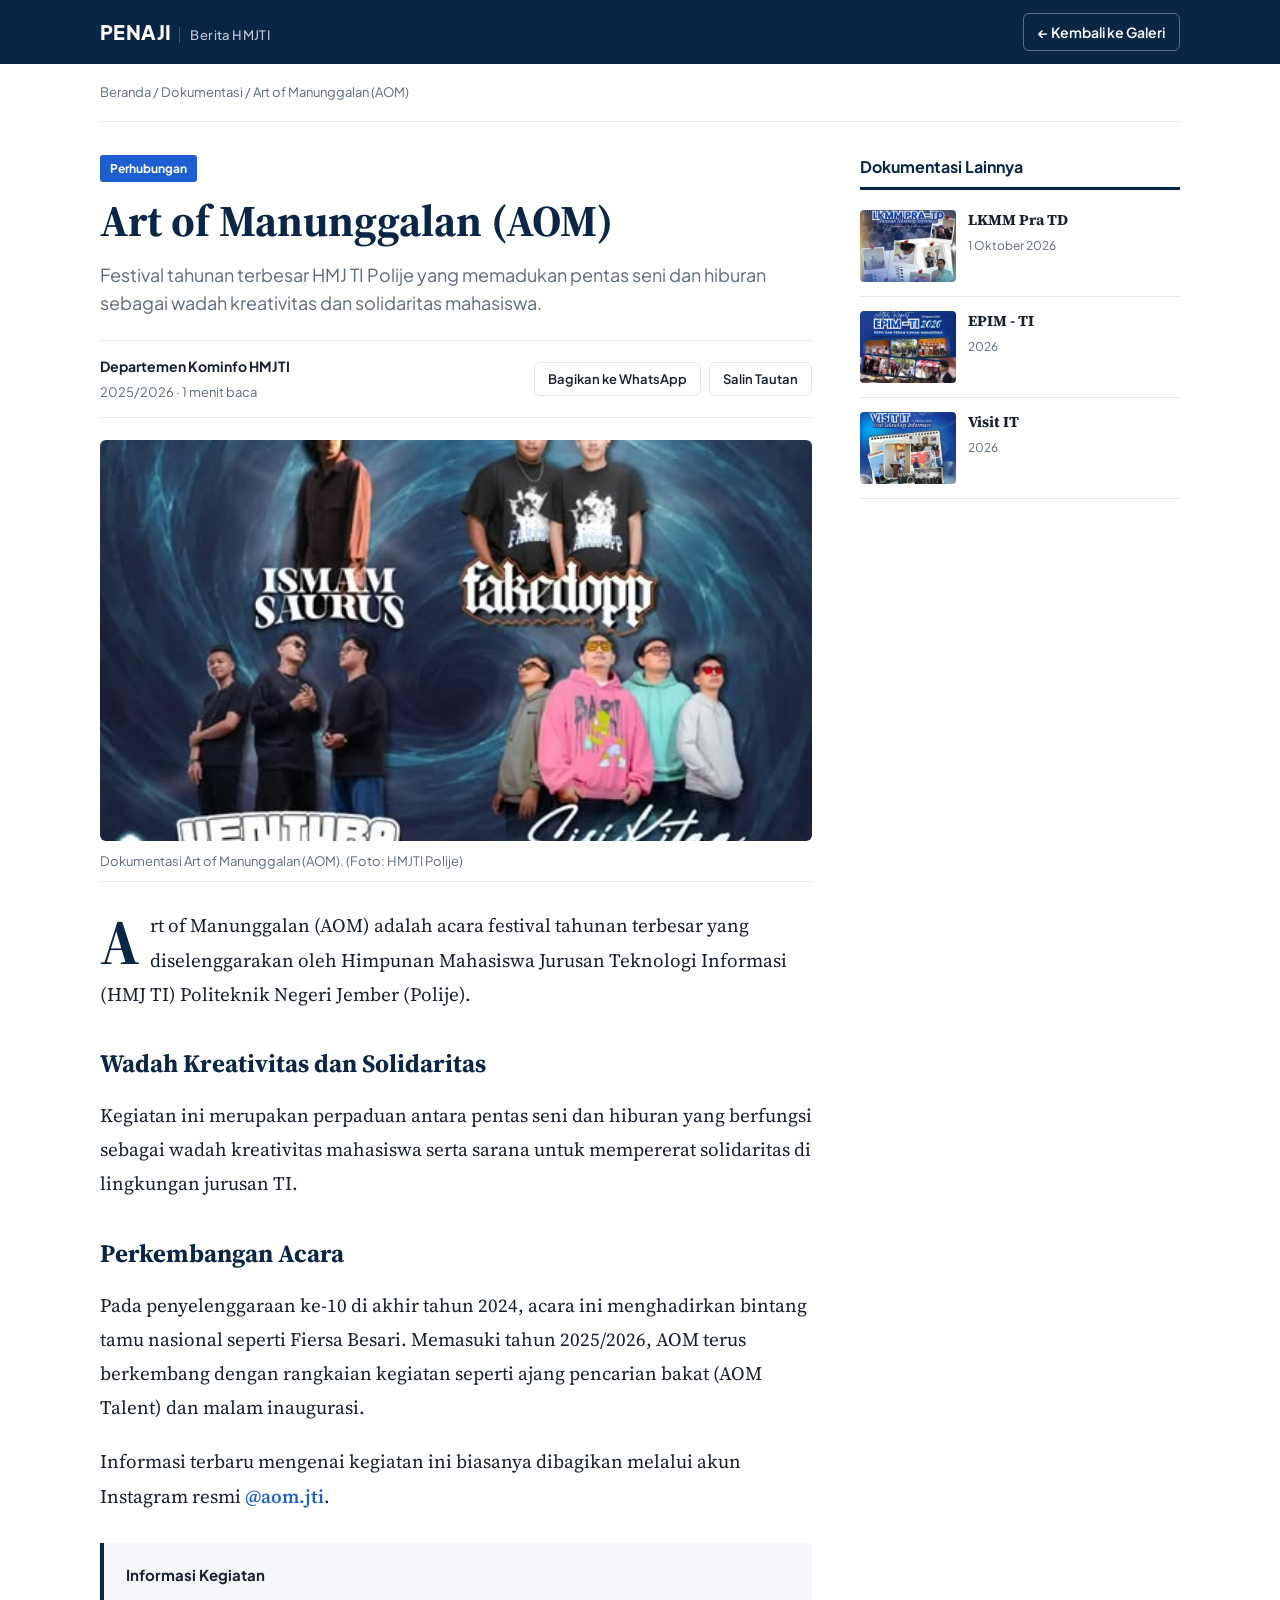
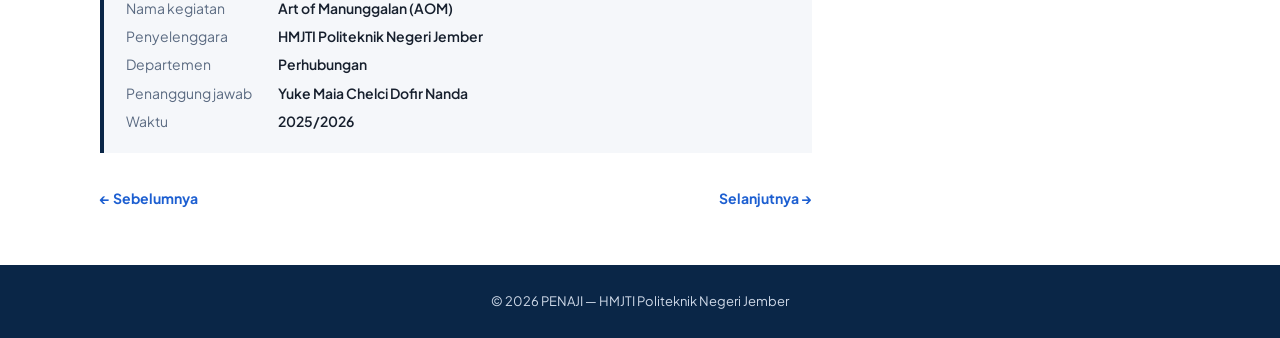
==== galeri1.html @ 16227d41 "Update galeri, program kerja, struktur pengurus dan revisi lainnya" ====
<!DOCTYPE html>
<html lang="id">
<head>
<meta charset="UTF-8">
<meta name="viewport" content="width=device-width, initial-scale=1.0">
<title>Art of Manunggalan (AOM) — Berita HMJTI</title>
<meta name="description" content="Festival tahunan terbesar HMJ TI Polije yang memadukan pentas seni dan hiburan sebagai wadah kreativitas dan solidaritas mahasiswa.">
<meta name="theme-color" content="#0A2647">
<link rel="preconnect" href="https://fonts.googleapis.com">
<link rel="preconnect" href="https://fonts.gstatic.com" crossorigin>
<link href="https://fonts.googleapis.com/css2?family=Plus+Jakarta+Sans:wght@400;500;600;700;800&family=Source+Serif+4:opsz,wght@8..60,400;8..60,600;8..60,700&display=swap" rel="stylesheet">
<style>
:root{--navy:#0A2647;--blue:#1d5fd1;--ink:#17202e;--muted:#5b6b82;--line:#e3e8ef;--soft:#f5f7fa}
*{box-sizing:border-box;margin:0;padding:0}
html{scroll-behavior:smooth}
body{font-family:'Plus Jakarta Sans',system-ui,sans-serif;color:var(--ink);background:#fff;line-height:1.6}
a{color:inherit;text-decoration:none}
img{display:block;max-width:100%}
.wrap{max-width:1120px;margin:0 auto;padding:0 20px}
.progress{position:fixed;top:0;left:0;height:3px;width:0;background:#f2a900;z-index:20}
.top{background:var(--navy);color:#fff;position:sticky;top:0;z-index:10}
.top .wrap{display:flex;align-items:center;justify-content:space-between;gap:12px;min-height:64px}
.brand{font-weight:800;font-size:20px;letter-spacing:.02em}
.brand span{font-weight:500;font-size:13px;opacity:.75;margin-left:8px;padding-left:10px;border-left:1px solid rgba(255,255,255,.3)}
.back{font-size:14px;font-weight:600;border:1px solid rgba(255,255,255,.35);padding:7px 14px;border-radius:6px;white-space:nowrap}
.back:hover{background:#fff;color:var(--navy)}
.crumb{font-size:13px;color:var(--muted);padding:18px 0;border-bottom:1px solid var(--line)}
.crumb a:hover{color:var(--blue)}
.layout{display:grid;grid-template-columns:minmax(0,1fr) 320px;gap:48px;padding-top:32px;padding-bottom:56px}
.kicker{display:inline-block;background:var(--blue);color:#fff;font-size:12px;font-weight:700;padding:4px 10px;border-radius:3px}
h1{font-family:'Source Serif 4',Georgia,serif;font-size:clamp(28px,4.6vw,44px);line-height:1.15;margin:14px 0;color:var(--navy)}
.dek{font-size:18px;color:var(--muted)}
.byline{display:flex;flex-wrap:wrap;justify-content:space-between;align-items:center;gap:14px;border-top:1px solid var(--line);border-bottom:1px solid var(--line);padding:14px 0;margin:22px 0}
.author b{display:block;font-size:14px}
.author small{color:var(--muted);font-size:13px}
.share{display:flex;gap:8px}
.share button{font:600 13px 'Plus Jakarta Sans',sans-serif;border:1px solid var(--line);background:#fff;color:var(--ink);padding:8px 13px;border-radius:6px;cursor:pointer}
.share button:hover{border-color:var(--blue);color:var(--blue)}
figure img{width:100%;aspect-ratio:16/9;object-fit:cover;border-radius:6px;background:var(--soft);cursor:zoom-in}
figcaption{font-size:13px;color:var(--muted);padding:10px 0;border-bottom:1px solid var(--line)}
.body{font-family:'Source Serif 4',Georgia,serif;font-size:19px;line-height:1.8;margin-top:26px}
.body p{margin-bottom:20px}
.body p:first-child::first-letter{float:left;font-size:64px;line-height:.95;font-weight:700;color:var(--navy);padding:4px 10px 0 0}
.body h2{font-size:25px;color:var(--navy);margin:30px 0 12px}
.body ul{margin:0 0 20px 22px}
.info{background:var(--soft);border-left:4px solid var(--navy);padding:20px 22px;margin-top:30px}
.info h3{font-size:15px;margin-bottom:10px}
.info dl{display:grid;grid-template-columns:140px 1fr;gap:6px 12px;font-size:14px}
.info dt{color:var(--muted)}
.info dd{font-weight:600}
aside h3{font-size:16px;color:var(--navy);border-bottom:3px solid var(--navy);padding-bottom:8px;margin-bottom:6px}
.side{position:sticky;top:88px}
.rel{display:grid;grid-template-columns:96px 1fr;gap:12px;padding:14px 0;border-bottom:1px solid var(--line)}
.rel img{width:96px;height:72px;object-fit:cover;border-radius:4px;background:var(--soft)}
.rel b{display:block;font-family:'Source Serif 4',Georgia,serif;font-size:15px;line-height:1.35}
.rel small{color:var(--muted);font-size:12px}
.rel:hover b{color:var(--blue)}
.pager{display:flex;justify-content:space-between;gap:16px;margin-top:34px;font-size:14px;font-weight:700;color:var(--blue)}
footer{background:var(--navy);color:#cfd9e8;font-size:13px;padding:26px 0;text-align:center}
.zoom{position:fixed;inset:0;background:rgba(5,14,28,.94);display:none;place-items:center;padding:20px;z-index:30;cursor:zoom-out}
.zoom.show{display:grid}
.zoom img{max-height:90vh;border-radius:4px}
@media(max-width:860px){.layout{grid-template-columns:1fr;gap:40px}.side{position:static}}
@media(max-width:520px){.brand span{display:none}.body{font-size:17.5px}.info dl{grid-template-columns:1fr}}
@media print{.top,.share,aside,.progress,.pager{display:none}.layout{display:block}}
</style>
</head>
<body>
<div class="progress" id="progress"></div>
<header class="top"><div class="wrap">
  <a href="index.html" class="brand">PENAJI<span>Berita HMJTI</span></a>
  <a href="index.html#galeri" class="back">&larr; Kembali ke Galeri</a>
</div></header>

<div class="wrap">
  <nav class="crumb" aria-label="Breadcrumb"><a href="index.html">Beranda</a> / <a href="index.html#galeri">Dokumentasi</a> / Art of Manunggalan (AOM)</nav>
</div>

<main class="wrap layout">
  <article>
    <span class="kicker">Perhubungan</span>
    <h1>Art of Manunggalan (AOM)</h1>
    <p class="dek">Festival tahunan terbesar HMJ TI Polije yang memadukan pentas seni dan hiburan sebagai wadah kreativitas dan solidaritas mahasiswa.</p>
    <div class="byline">
      <div class="author"><b>Departemen Kominfo HMJTI</b><small>2025/2026 &middot; <span id="readTime">1</span> menit baca</small></div>
      <div class="share">
        <button type="button" id="shareWa">Bagikan ke WhatsApp</button>
        <button type="button" id="copyLink">Salin Tautan</button>
      </div>
    </div>
    <figure>
      <img src="assets/galeri1.jpeg" alt="Dokumentasi Art of Manunggalan (AOM)" id="heroImg">
      <figcaption>Dokumentasi Art of Manunggalan (AOM). (Foto: HMJTI Polije)</figcaption>
    </figure>
    <div class="body" id="articleBody">
      <p>Art of Manunggalan (AOM) adalah acara festival tahunan terbesar yang diselenggarakan oleh Himpunan Mahasiswa Jurusan Teknologi Informasi (HMJ TI) Politeknik Negeri Jember (Polije).</p>
      <h2>Wadah Kreativitas dan Solidaritas</h2>
      <p>Kegiatan ini merupakan perpaduan antara pentas seni dan hiburan yang berfungsi sebagai wadah kreativitas mahasiswa serta sarana untuk mempererat solidaritas di lingkungan jurusan TI.</p>
      <h2>Perkembangan Acara</h2>
      <p>Pada penyelenggaraan ke-10 di akhir tahun 2024, acara ini menghadirkan bintang tamu nasional seperti Fiersa Besari. Memasuki tahun 2025/2026, AOM terus berkembang dengan rangkaian kegiatan seperti ajang pencarian bakat (AOM Talent) dan malam inaugurasi.</p>
      <p>Informasi terbaru mengenai kegiatan ini biasanya dibagikan melalui akun Instagram resmi <a href="https://www.instagram.com/aom.jti" target="_blank" rel="noopener noreferrer" style="color:var(--blue);font-weight:600">@aom.jti</a>.</p>
    </div>
    <div class="info">
      <h3>Informasi Kegiatan</h3>
      <dl>
        <dt>Nama kegiatan</dt><dd>Art of Manunggalan (AOM)</dd>
        <dt>Penyelenggara</dt><dd>HMJTI Politeknik Negeri Jember</dd>
        <dt>Departemen</dt><dd>Perhubungan</dd>
        <dt>Penanggung jawab</dt><dd>Yuke Maia Chelci Dofir Nanda</dd>
        <dt>Waktu</dt><dd>2025/2026</dd>
      </dl>
    </div>
    <nav class="pager"><a href="galeri4.html">&larr; Sebelumnya</a><a href="galeri2.html">Selanjutnya &rarr;</a></nav>
  </article>
  <aside><div class="side">
    <h3>Dokumentasi Lainnya</h3>
    <a class="rel" href="galeri2.html"><img src="assets/galeri2.jpeg" alt=""><span><b>LKMM Pra TD</b><small>1 Oktober 2026</small></span></a>
    <a class="rel" href="galeri3.html"><img src="assets/galeri3.jpeg" alt=""><span><b>EPIM - TI</b><small>2026</small></span></a>
    <a class="rel" href="galeri4.html"><img src="assets/galeri4.jpeg" alt=""><span><b>Visit IT</b><small>2026</small></span></a>
  </div></aside>
</main>

<footer><div class="wrap">&copy; 2026 PENAJI — HMJTI Politeknik Negeri Jember</div></footer>

<div class="zoom" id="zoom"><img src="assets/galeri1.jpeg" alt="Foto diperbesar"></div>

<script>
const $ = (id) => document.getElementById(id);

// Garis progres membaca
function updateProgress() {
  const max = document.documentElement.scrollHeight - innerHeight;
  $("progress").style.width = (max > 0 ? (scrollY / max) * 100 : 0) + "%";
}
addEventListener("scroll", updateProgress, { passive: true });
updateProgress();

// Estimasi waktu baca (200 kata per menit)
const words = $("articleBody").textContent.trim().split(/\s+/).length;
$("readTime").textContent = Math.max(1, Math.ceil(words / 200));

// Bagikan
$("shareWa").addEventListener("click", () => {
  const text = encodeURIComponent(document.title + "\n" + location.href);
  window.open("https://api.whatsapp.com/send?text=" + text, "_blank", "noopener");
});
$("copyLink").addEventListener("click", async (e) => {
  const btn = e.currentTarget;
  try { await navigator.clipboard.writeText(location.href); btn.textContent = "Tautan disalin"; }
  catch (err) { prompt("Salin tautan berikut:", location.href); }
  setTimeout(() => (btn.textContent = "Salin Tautan"), 2000);
});

// Perbesar foto
$("heroImg").addEventListener("click", () => $("zoom").classList.add("show"));
$("zoom").addEventListener("click", () => $("zoom").classList.remove("show"));
addEventListener("keydown", (e) => { if (e.key === "Escape") $("zoom").classList.remove("show"); });
</script>
</body>
</html>
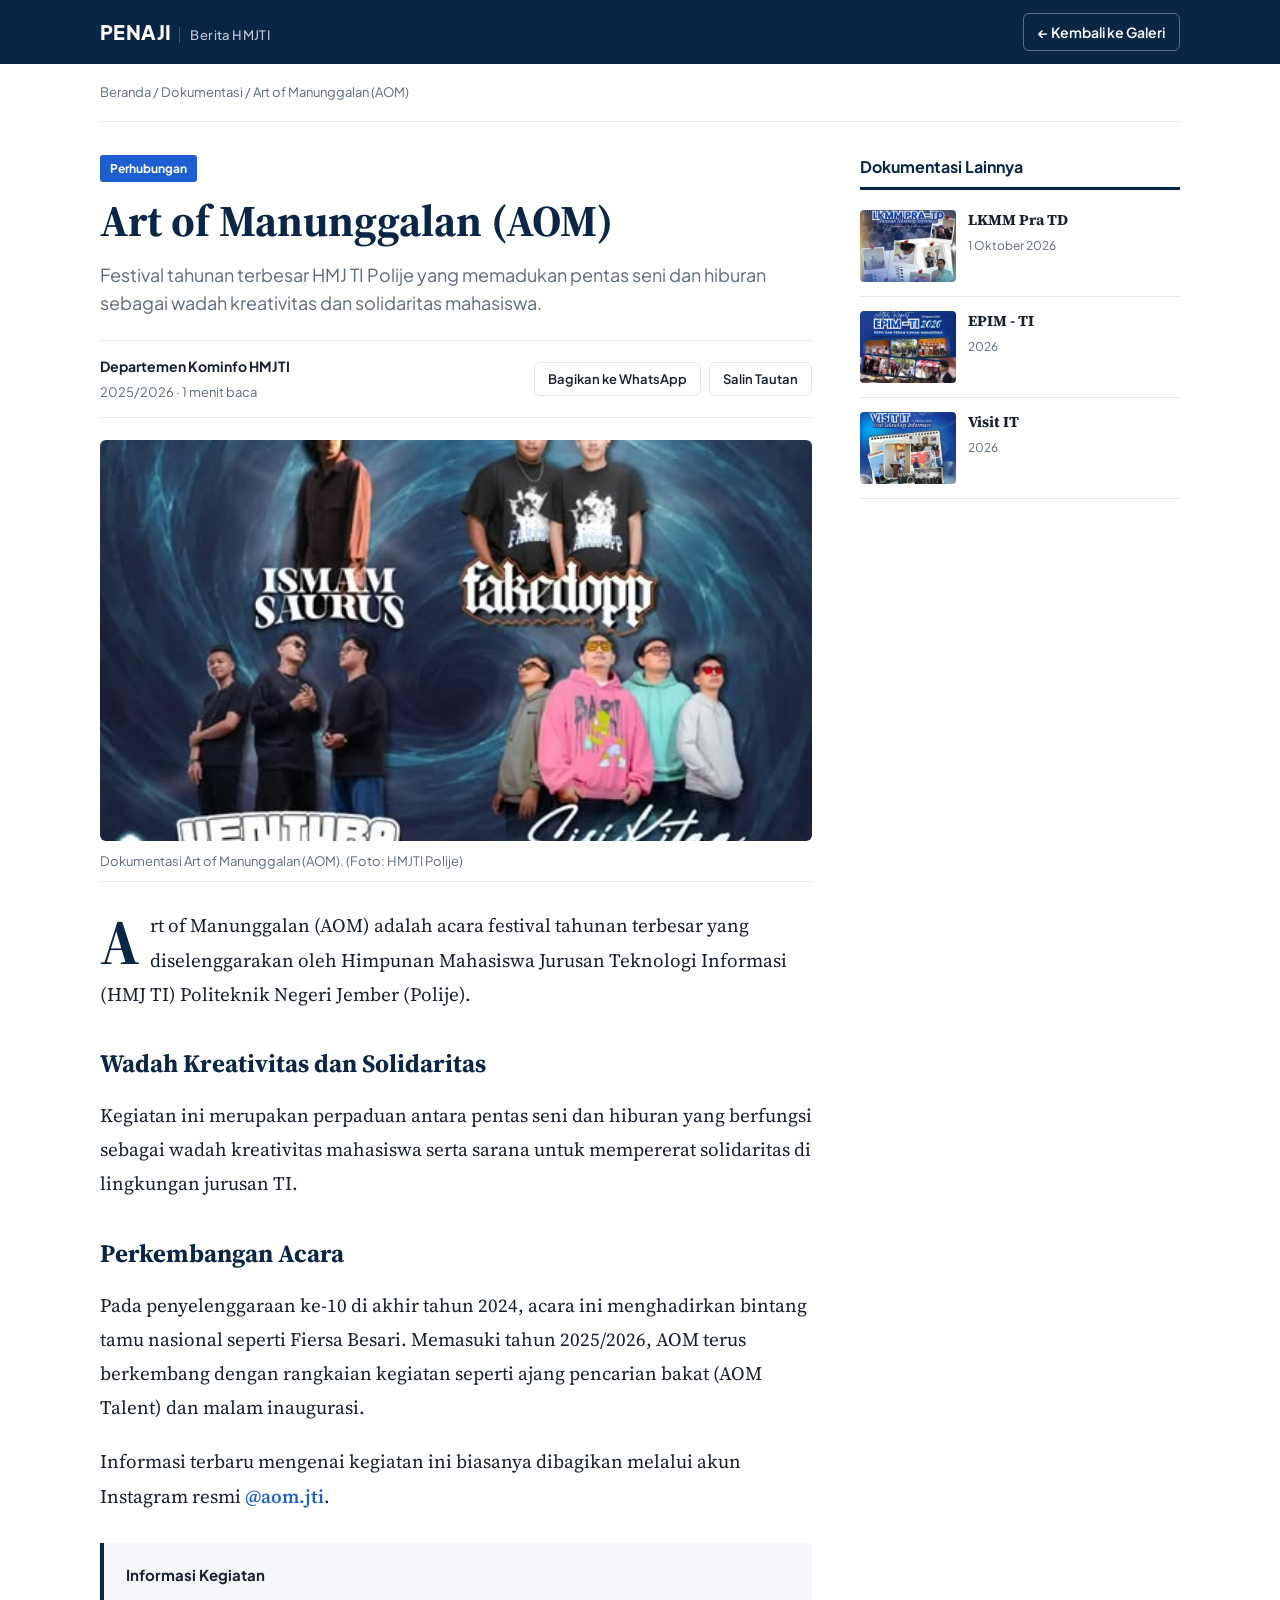
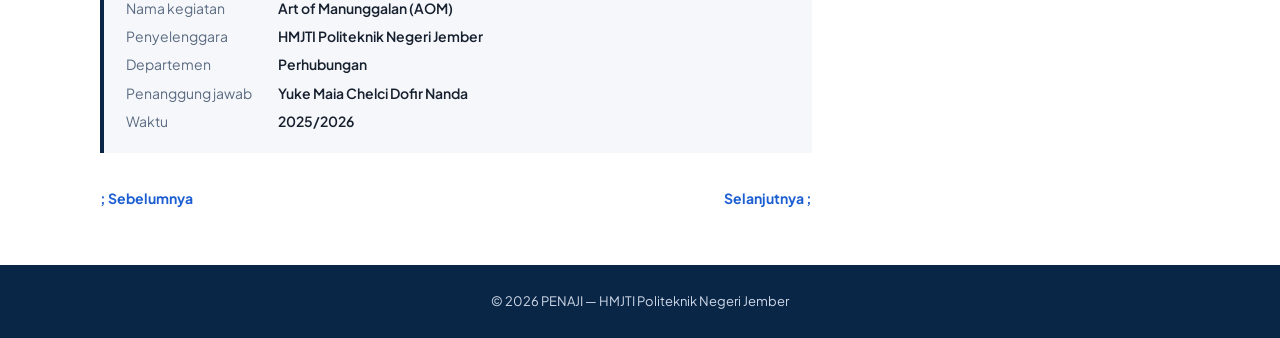
==== commit a7628a57: "Update galeri1.html ahahaha" ====
--- a/galeri1.html
+++ b/galeri1.html
@@ -110,7 +110,7 @@
         <dt>Waktu</dt><dd>2025/2026</dd>
       </dl>
     </div>
-    <nav class="pager"><a href="galeri4.html">&larr; Sebelumnya</a><a href="galeri2.html">Selanjutnya &rarr;</a></nav>
+    <nav class="pager"><a href="galeri4.html">; Sebelumnya</a><a href="galeri2.html">Selanjutnya ; </a></nav>
   </article>
   <aside><div class="side">
     <h3>Dokumentasi Lainnya</h3>
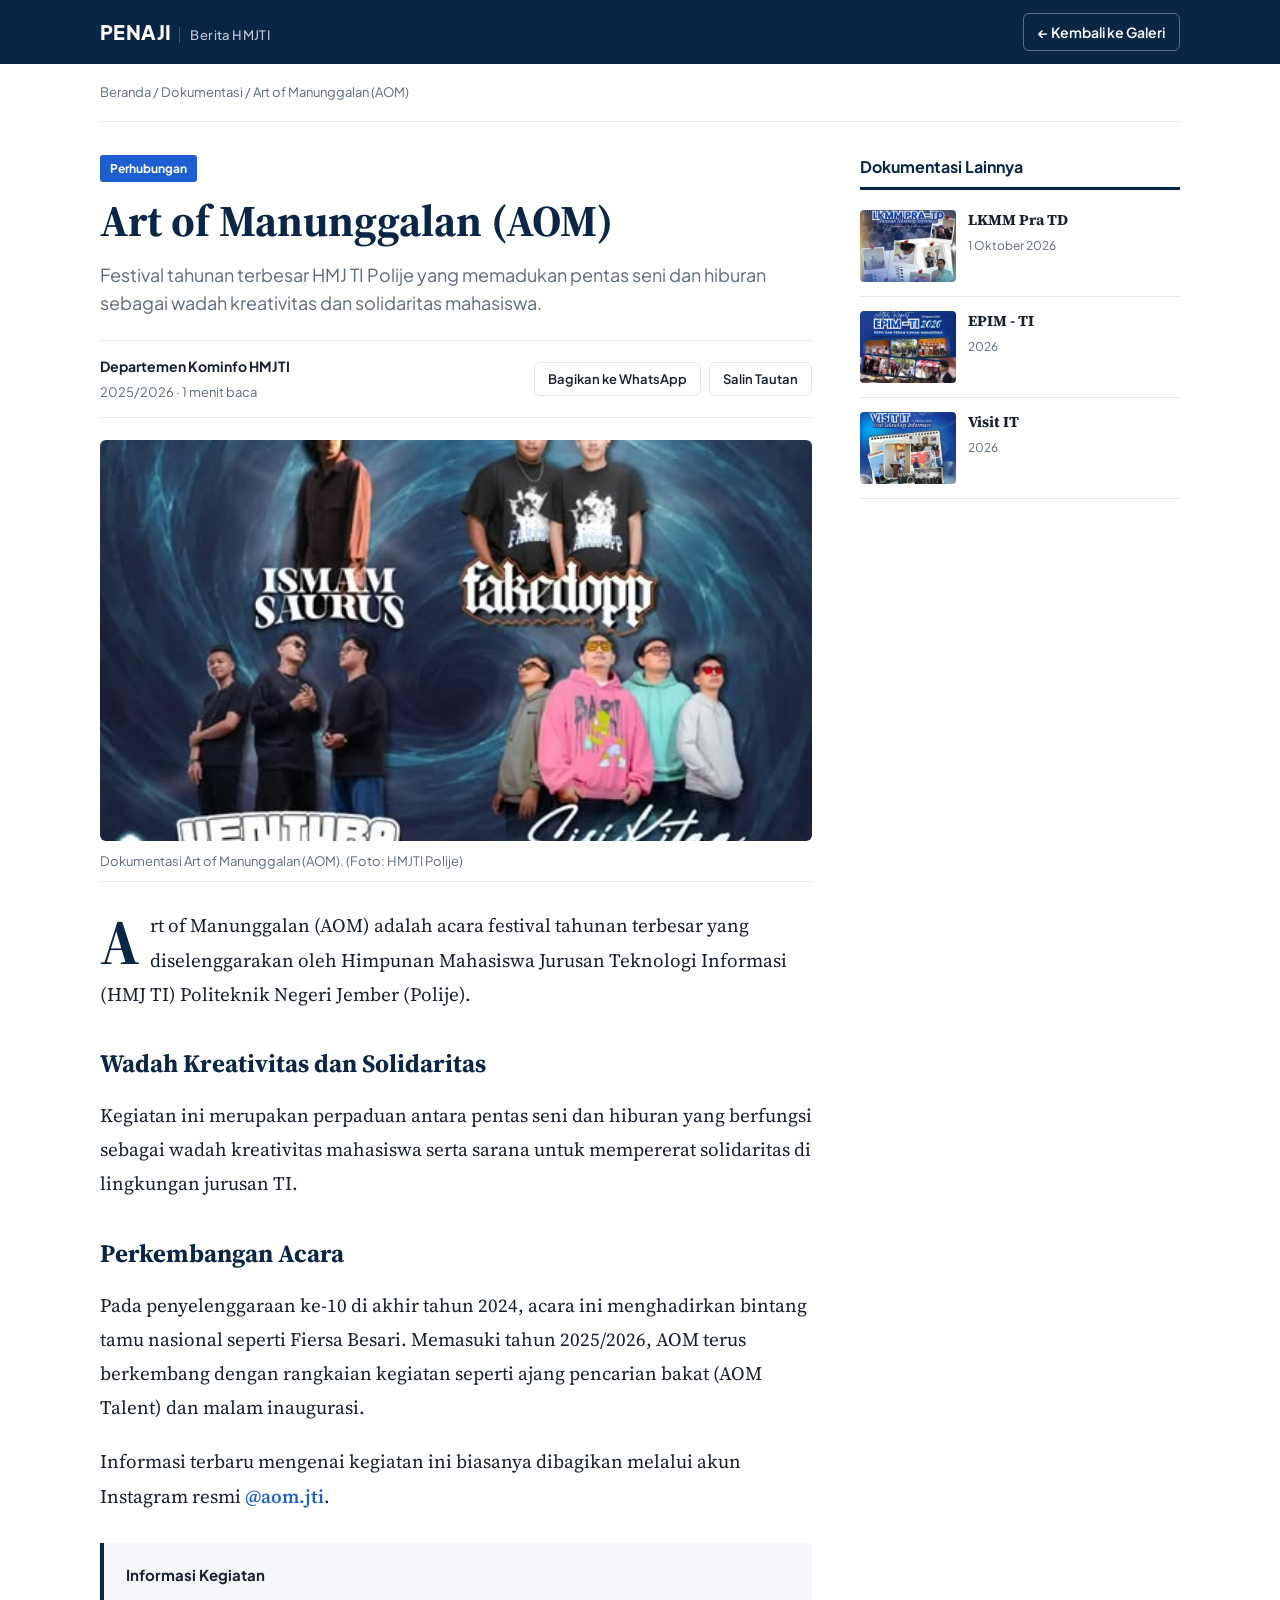
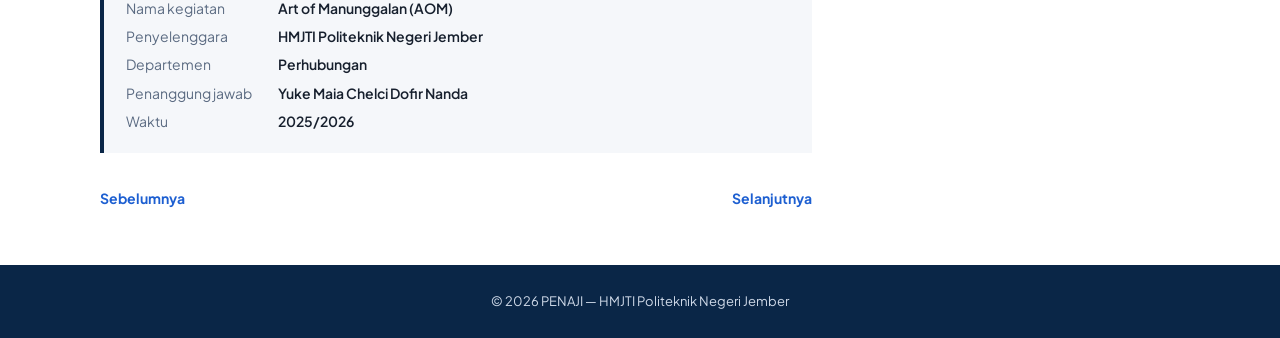
==== commit ecae5c50: "Update galeri1.html" ====
--- a/galeri1.html
+++ b/galeri1.html
@@ -110,7 +110,7 @@
         <dt>Waktu</dt><dd>2025/2026</dd>
       </dl>
     </div>
-    <nav class="pager"><a href="galeri4.html">; Sebelumnya</a><a href="galeri2.html">Selanjutnya ; </a></nav>
+    <nav class="pager"><a href="galeri4.html"> Sebelumnya</a><a href="galeri2.html">Selanjutnya </a></nav>
   </article>
   <aside><div class="side">
     <h3>Dokumentasi Lainnya</h3>
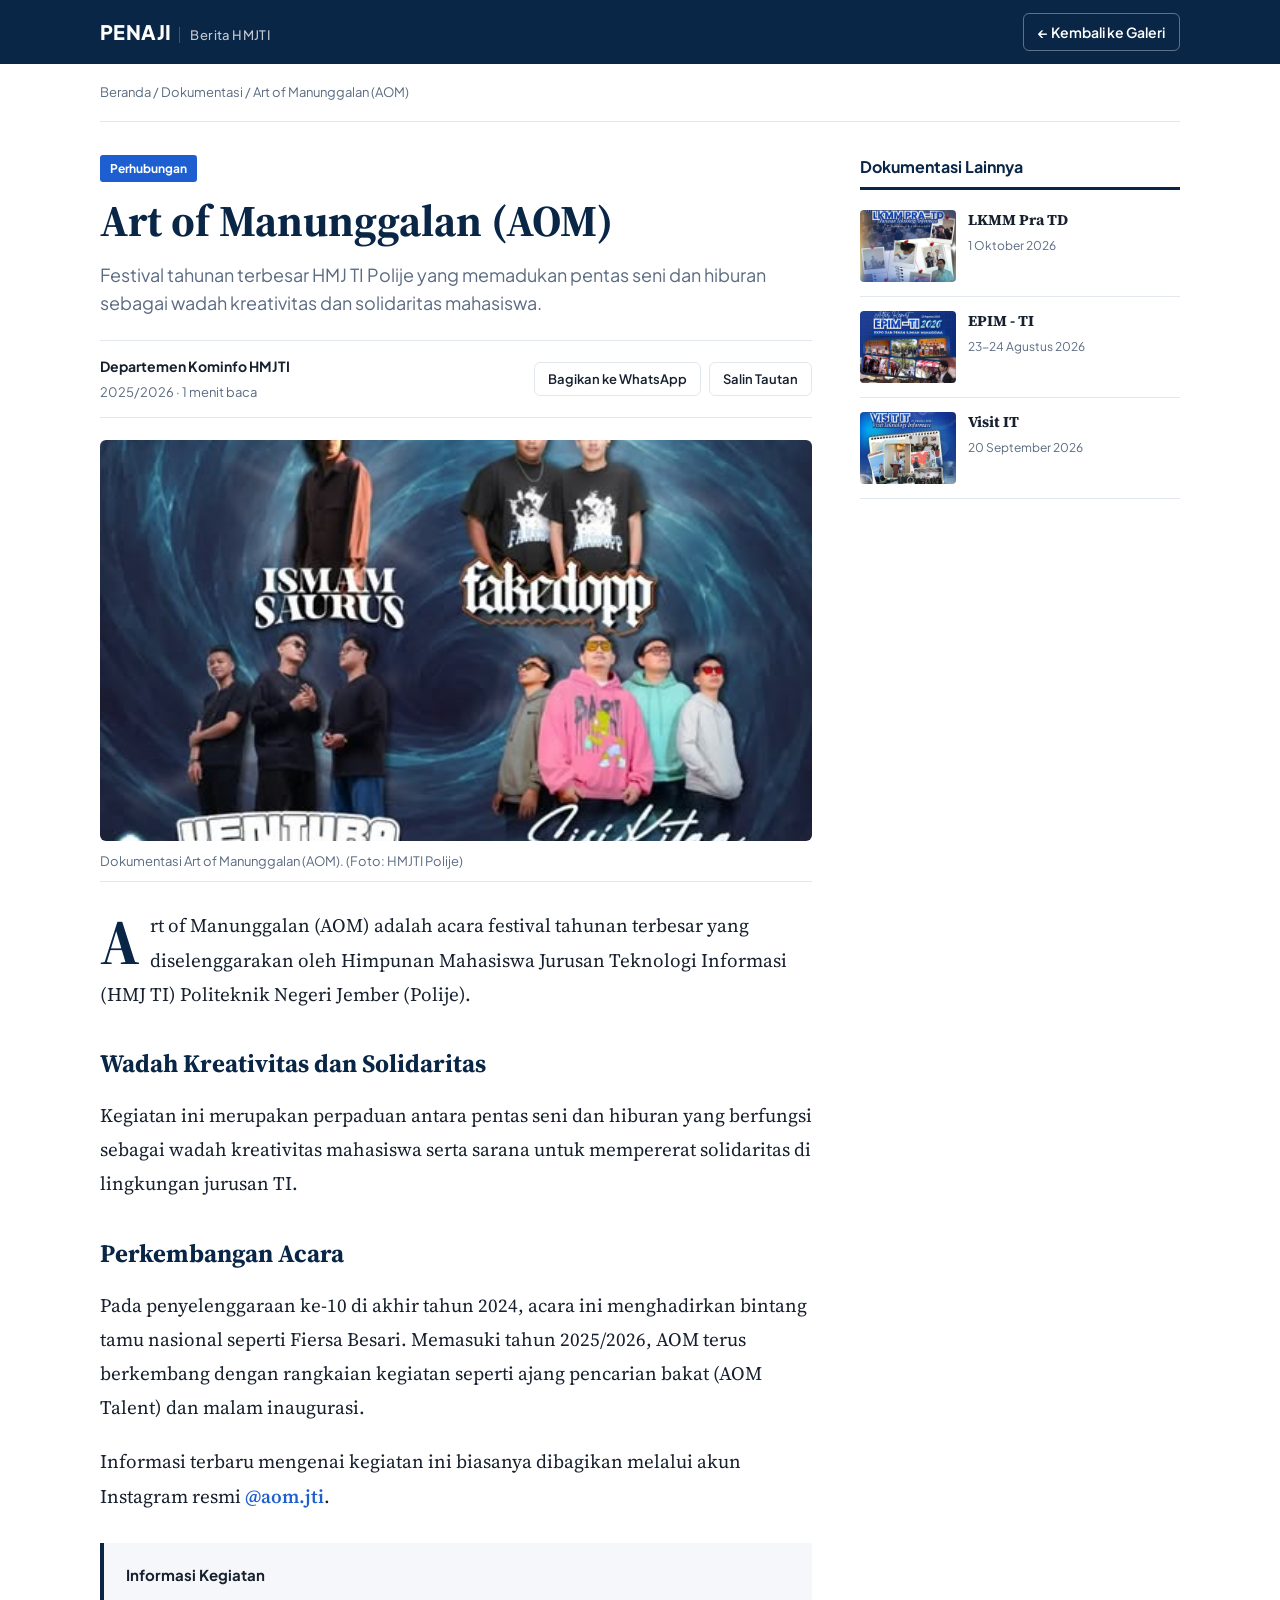
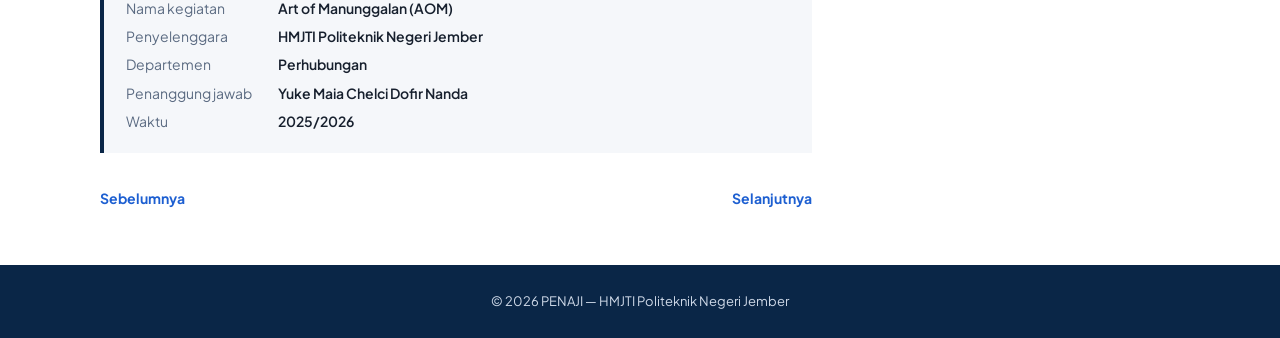
==== commit a4b2e06b: "Update galeri1.html" ====
--- a/galeri1.html
+++ b/galeri1.html
@@ -115,8 +115,8 @@
   <aside><div class="side">
     <h3>Dokumentasi Lainnya</h3>
     <a class="rel" href="galeri2.html"><img src="assets/galeri2.jpeg" alt=""><span><b>LKMM Pra TD</b><small>1 Oktober 2026</small></span></a>
-    <a class="rel" href="galeri3.html"><img src="assets/galeri3.jpeg" alt=""><span><b>EPIM - TI</b><small>2026</small></span></a>
-    <a class="rel" href="galeri4.html"><img src="assets/galeri4.jpeg" alt=""><span><b>Visit IT</b><small>2026</small></span></a>
+    <a class="rel" href="galeri3.html"><img src="assets/galeri3.jpeg" alt=""><span><b>EPIM - TI</b><small>23-24 Agustus 2026</small></span></a>
+    <a class="rel" href="galeri4.html"><img src="assets/galeri4.jpeg" alt=""><span><b>Visit IT</b><small>20 September 2026</small></span></a>
   </div></aside>
 </main>
 
